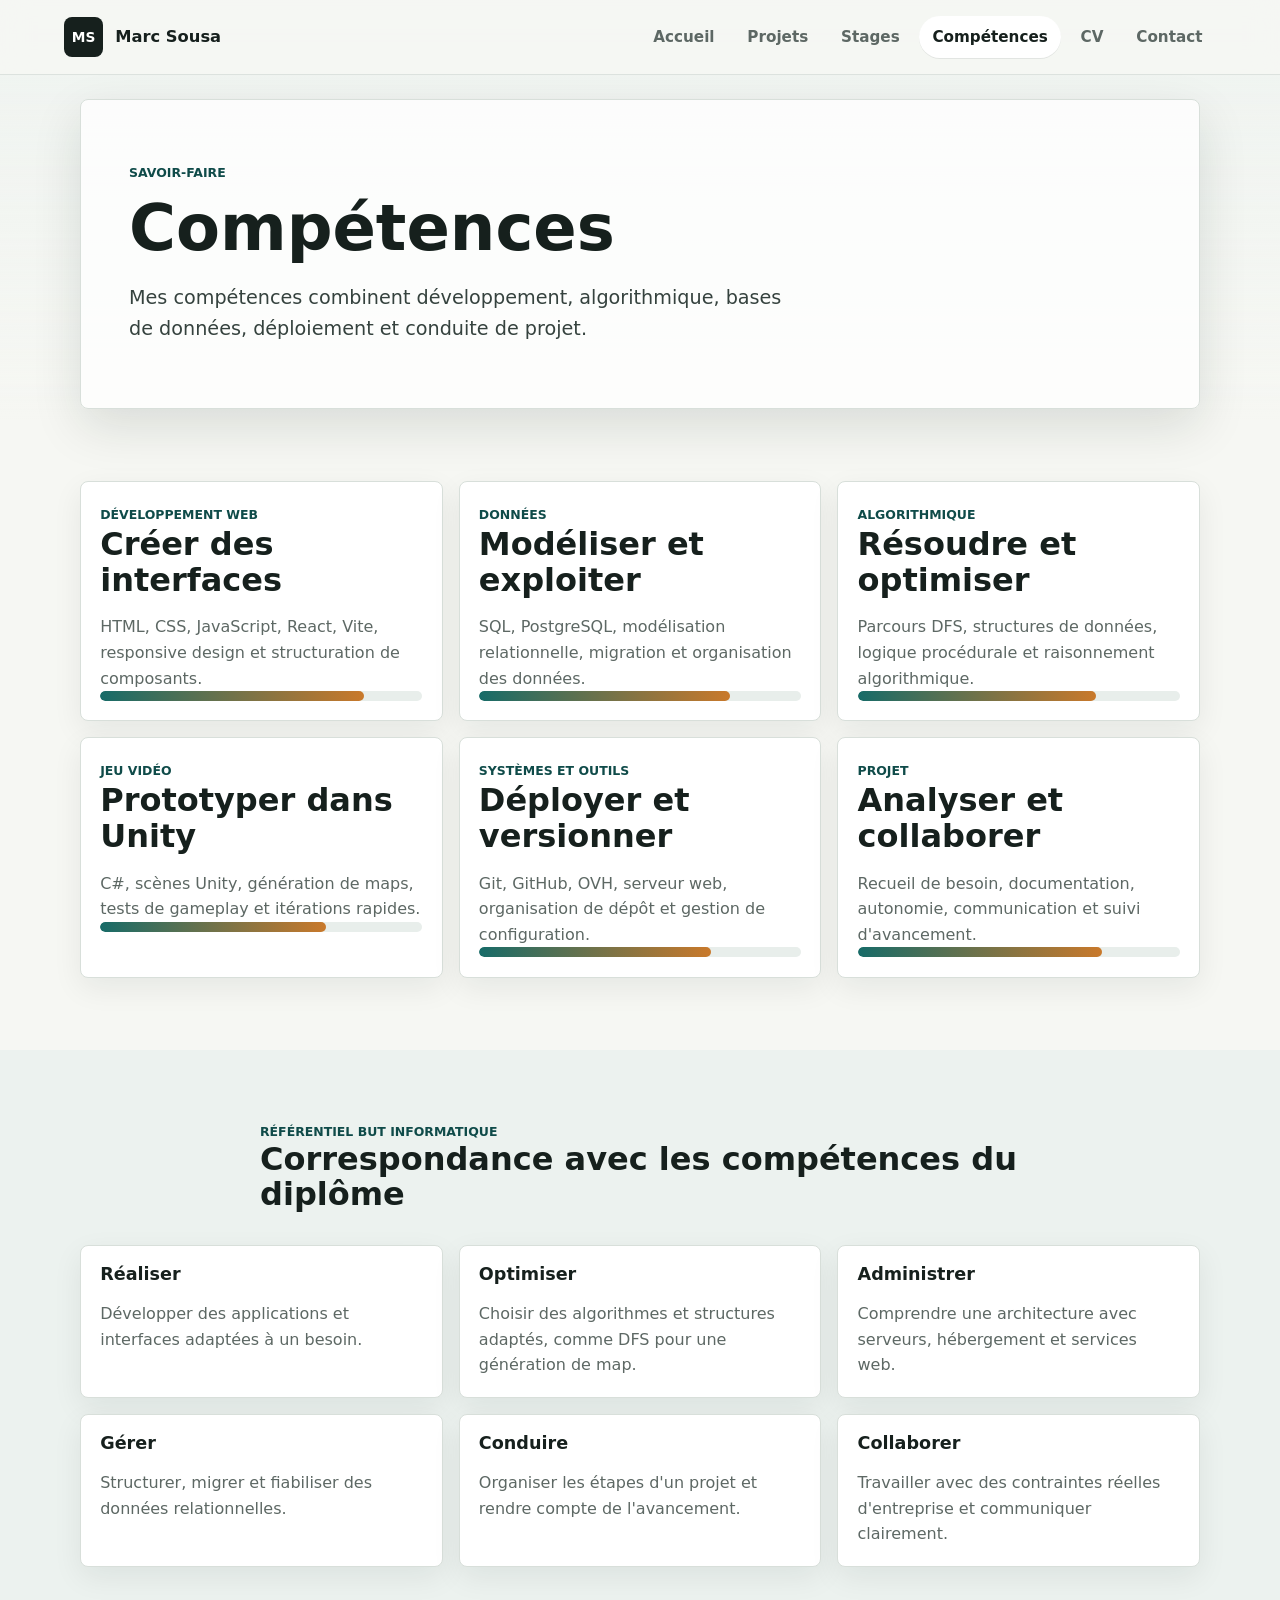
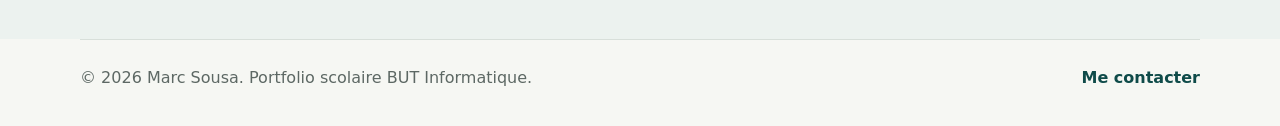
==== competences.html @ 7f6cb6d8 "Ajout du site portfolio" ====
<!doctype html>
<html lang="fr">
  <head>
    <meta charset="utf-8">
    <meta name="viewport" content="width=device-width, initial-scale=1">
    <title>Compétences | Marc Sousa</title>
    <meta name="description" content="Compétences de Marc Sousa en développement web, bases de données, Unity, algorithmique, Git et projet.">
    <link rel="stylesheet" href="assets/css/styles.css">
    <script src="assets/js/main.js" defer></script>
  </head>
  <body>
    <header class="site-header">
      <a class="brand" href="index.html" aria-label="Accueil du portfolio de Marc Sousa">
        <span class="brand-mark">MS</span>
        <span class="brand-text">Marc Sousa</span>
      </a>
      <button class="nav-toggle" type="button" aria-expanded="false" aria-controls="site-nav">
        <span class="sr-only">Menu</span>
        <span aria-hidden="true"></span>
        <span aria-hidden="true"></span>
        <span aria-hidden="true"></span>
      </button>
      <nav class="site-nav" id="site-nav" aria-label="Navigation principale">
        <a href="index.html" data-nav>Accueil</a>
        <a href="projets.html" data-nav>Projets</a>
        <a href="stages.html" data-nav>Stages</a>
        <a href="competences.html" data-nav>Compétences</a>
        <a href="cv.html" data-nav>CV</a>
        <a href="contact.html" data-nav>Contact</a>
      </nav>
    </header>

    <main>
      <section class="page-hero section-band">
        <div>
          <p class="eyebrow">Savoir-faire</p>
          <h1>Compétences</h1>
          <p class="lead">
            Mes compétences combinent développement, algorithmique, bases de données,
            déploiement et conduite de projet.
          </p>
        </div>
      </section>

      <section class="section">
        <div class="skill-grid">
          <article class="skill-card">
            <span class="card-kicker">Développement web</span>
            <h2>Créer des interfaces</h2>
            <p>HTML, CSS, JavaScript, React, Vite, responsive design et structuration de composants.</p>
            <div class="meter" aria-label="Niveau développement web"><span style="width: 82%"></span></div>
          </article>
          <article class="skill-card">
            <span class="card-kicker">Données</span>
            <h2>Modéliser et exploiter</h2>
            <p>SQL, PostgreSQL, modélisation relationnelle, migration et organisation des données.</p>
            <div class="meter" aria-label="Niveau bases de données"><span style="width: 78%"></span></div>
          </article>
          <article class="skill-card">
            <span class="card-kicker">Algorithmique</span>
            <h2>Résoudre et optimiser</h2>
            <p>Parcours DFS, structures de données, logique procédurale et raisonnement algorithmique.</p>
            <div class="meter" aria-label="Niveau algorithmique"><span style="width: 74%"></span></div>
          </article>
          <article class="skill-card">
            <span class="card-kicker">Jeu vidéo</span>
            <h2>Prototyper dans Unity</h2>
            <p>C#, scènes Unity, génération de maps, tests de gameplay et itérations rapides.</p>
            <div class="meter" aria-label="Niveau Unity"><span style="width: 70%"></span></div>
          </article>
          <article class="skill-card">
            <span class="card-kicker">Systèmes et outils</span>
            <h2>Déployer et versionner</h2>
            <p>Git, GitHub, OVH, serveur web, organisation de dépôt et gestion de configuration.</p>
            <div class="meter" aria-label="Niveau systèmes et outils"><span style="width: 72%"></span></div>
          </article>
          <article class="skill-card">
            <span class="card-kicker">Projet</span>
            <h2>Analyser et collaborer</h2>
            <p>Recueil de besoin, documentation, autonomie, communication et suivi d'avancement.</p>
            <div class="meter" aria-label="Niveau conduite de projet"><span style="width: 76%"></span></div>
          </article>
        </div>
      </section>

      <section class="section section-muted">
        <div class="section-heading">
          <p class="eyebrow">Référentiel BUT Informatique</p>
          <h2>Correspondance avec les compétences du diplôme</h2>
        </div>
        <div class="but-grid">
          <article>
            <h3>Réaliser</h3>
            <p>Développer des applications et interfaces adaptées à un besoin.</p>
          </article>
          <article>
            <h3>Optimiser</h3>
            <p>Choisir des algorithmes et structures adaptés, comme DFS pour une génération de map.</p>
          </article>
          <article>
            <h3>Administrer</h3>
            <p>Comprendre une architecture avec serveurs, hébergement et services web.</p>
          </article>
          <article>
            <h3>Gérer</h3>
            <p>Structurer, migrer et fiabiliser des données relationnelles.</p>
          </article>
          <article>
            <h3>Conduire</h3>
            <p>Organiser les étapes d'un projet et rendre compte de l'avancement.</p>
          </article>
          <article>
            <h3>Collaborer</h3>
            <p>Travailler avec des contraintes réelles d'entreprise et communiquer clairement.</p>
          </article>
        </div>
      </section>
    </main>

    <footer class="site-footer">
      <p>© 2026 Marc Sousa. Portfolio scolaire BUT Informatique.</p>
      <a href="contact.html">Me contacter</a>
    </footer>
  </body>
</html>
---- assets/css/styles.css ----
:root {
  --bg: #f6f7f3;
  --surface: #ffffff;
  --surface-alt: #ecf2ef;
  --ink: #16201d;
  --muted: #5d6864;
  --line: #d8dfda;
  --teal: #176b68;
  --teal-dark: #0f4b49;
  --amber: #c9792b;
  --blue: #2f5f9b;
  --shadow: 0 18px 50px rgba(19, 32, 28, 0.12);
  --radius: 8px;
  font-family: Inter, ui-sans-serif, system-ui, -apple-system, BlinkMacSystemFont, "Segoe UI", sans-serif;
  color: var(--ink);
  background: var(--bg);
}

* {
  box-sizing: border-box;
}

html {
  scroll-behavior: smooth;
}

body {
  margin: 0;
  background:
    linear-gradient(180deg, rgba(236, 242, 239, 0.72), rgba(246, 247, 243, 0) 420px),
    var(--bg);
  color: var(--ink);
  font-size: 16px;
  line-height: 1.6;
}

img {
  display: block;
  max-width: 100%;
}

a {
  color: inherit;
  text-decoration: none;
}

code {
  border: 1px solid var(--line);
  border-radius: 6px;
  background: #f8faf8;
  padding: 0.12rem 0.32rem;
  font-size: 0.9em;
}

.sr-only {
  position: absolute;
  width: 1px;
  height: 1px;
  padding: 0;
  margin: -1px;
  overflow: hidden;
  clip: rect(0, 0, 0, 0);
  white-space: nowrap;
  border: 0;
}

.site-header {
  position: sticky;
  top: 0;
  z-index: 20;
  display: flex;
  align-items: center;
  justify-content: space-between;
  gap: 1.5rem;
  padding: 1rem 5vw;
  border-bottom: 1px solid rgba(216, 223, 218, 0.86);
  background: rgba(246, 247, 243, 0.92);
  backdrop-filter: blur(14px);
}

.brand {
  display: inline-flex;
  align-items: center;
  gap: 0.75rem;
  font-weight: 800;
}

.brand-mark {
  display: grid;
  width: 2.45rem;
  height: 2.45rem;
  place-items: center;
  border-radius: var(--radius);
  background: var(--ink);
  color: #fff;
  font-size: 0.86rem;
}

.brand-text {
  font-size: 1.02rem;
}

.site-nav {
  display: flex;
  align-items: center;
  gap: 0.35rem;
}

.site-nav a {
  border-radius: 999px;
  padding: 0.55rem 0.85rem;
  color: var(--muted);
  font-size: 0.95rem;
  font-weight: 650;
}

.site-nav a:hover,
.site-nav a[aria-current="page"] {
  background: #ffffff;
  color: var(--ink);
  box-shadow: 0 1px 0 rgba(22, 32, 29, 0.08);
}

.nav-toggle {
  display: none;
  width: 2.6rem;
  height: 2.6rem;
  border: 1px solid var(--line);
  border-radius: var(--radius);
  background: var(--surface);
  color: var(--ink);
}

.nav-toggle span:not(.sr-only) {
  display: block;
  width: 1.1rem;
  height: 2px;
  margin: 0.22rem auto;
  background: currentColor;
}

.section,
.section-band {
  width: min(1120px, 90vw);
  margin: 0 auto;
}

.section {
  padding: 4.5rem 0;
}

.section-band {
  margin-top: 1.5rem;
  border: 1px solid var(--line);
  border-radius: var(--radius);
  background: rgba(255, 255, 255, 0.78);
  box-shadow: var(--shadow);
}

.hero {
  display: grid;
  grid-template-columns: minmax(0, 0.95fr) minmax(320px, 1.05fr);
  gap: 2.4rem;
  align-items: center;
  min-height: 620px;
  padding: 3rem;
}

.hero-copy {
  max-width: 620px;
}

.eyebrow,
.card-kicker {
  margin: 0 0 0.65rem;
  color: var(--teal-dark);
  font-size: 0.78rem;
  font-weight: 800;
  letter-spacing: 0;
  text-transform: uppercase;
}

h1,
h2,
h3,
h4,
p {
  overflow-wrap: anywhere;
}

h1,
h2,
h3,
h4 {
  margin: 0;
  line-height: 1.12;
}

h1 {
  max-width: 720px;
  font-size: 4rem;
}

h2 {
  font-size: 2rem;
}

h3 {
  font-size: 1.1rem;
}

h4 {
  font-size: 1rem;
}

p {
  color: var(--muted);
}

.lead {
  max-width: 660px;
  margin: 1.15rem 0 0;
  color: #35423e;
  font-size: 1.2rem;
}

.hero-actions {
  display: flex;
  flex-wrap: wrap;
  gap: 0.8rem;
  margin-top: 2rem;
}

.button {
  display: inline-flex;
  min-height: 2.85rem;
  align-items: center;
  justify-content: center;
  border: 1px solid transparent;
  border-radius: var(--radius);
  padding: 0.72rem 1rem;
  font-weight: 800;
  cursor: pointer;
}

.button-primary {
  background: var(--teal);
  color: #fff;
}

.button-primary:hover {
  background: var(--teal-dark);
}

.button-secondary {
  border-color: var(--line);
  background: var(--surface);
  color: var(--ink);
}

.button-secondary:hover {
  border-color: var(--teal);
  color: var(--teal-dark);
}

.hero-media {
  overflow: hidden;
  border-radius: var(--radius);
  border: 1px solid var(--line);
  background: var(--surface-alt);
}

.hero-media img {
  width: 100%;
  height: 470px;
  object-fit: cover;
}

.section-heading {
  max-width: 760px;
  margin-bottom: 2rem;
}

.section-heading p {
  margin-bottom: 0;
}

.highlight-grid,
.skill-grid,
.but-grid,
.contact-layout {
  display: grid;
  grid-template-columns: repeat(4, minmax(0, 1fr));
  gap: 1rem;
}

.highlight-card,
.skill-card,
.contact-card,
.but-grid article,
.timeline-content,
.pdf-panel,
.cv-sheet {
  border: 1px solid var(--line);
  border-radius: var(--radius);
  background: var(--surface);
  box-shadow: 0 10px 30px rgba(19, 32, 28, 0.07);
}

.highlight-card,
.skill-card,
.contact-card,
.but-grid article {
  padding: 1.2rem;
}

.highlight-card h3,
.skill-card h2,
.contact-card h2,
.but-grid h3 {
  margin-bottom: 0.7rem;
}

.highlight-card p,
.skill-card p,
.contact-card p,
.but-grid p {
  margin-bottom: 0;
}

.split-section {
  display: grid;
  grid-template-columns: 0.85fr 1.15fr;
  gap: 3rem;
  align-items: start;
}

.feature-list {
  display: grid;
  gap: 1rem;
}

.feature-item {
  border-left: 4px solid var(--amber);
  padding-left: 1rem;
}

.feature-item p {
  margin: 0.45rem 0 0;
}

.page-hero {
  min-height: 310px;
  display: flex;
  align-items: center;
  padding: 3rem;
}

.project-list {
  display: grid;
  gap: 1.3rem;
}

.project-card {
  display: grid;
  grid-template-columns: 300px minmax(0, 1fr);
  overflow: hidden;
  border: 1px solid var(--line);
  border-radius: var(--radius);
  background: var(--surface);
  box-shadow: 0 10px 30px rgba(19, 32, 28, 0.07);
}

.project-content {
  padding: 1.5rem;
}

.project-content p {
  margin: 0.9rem 0 1rem;
}

.project-visual {
  position: relative;
  min-height: 260px;
  overflow: hidden;
  border-right: 1px solid var(--line);
  background: #18221f;
}

.project-visual span {
  position: absolute;
  display: block;
  border-radius: 6px;
}

.visual-unity {
  background:
    linear-gradient(90deg, rgba(255, 255, 255, 0.08) 1px, transparent 1px),
    linear-gradient(0deg, rgba(255, 255, 255, 0.08) 1px, transparent 1px),
    #17201d;
  background-size: 38px 38px;
}

.visual-unity span {
  width: 48px;
  height: 48px;
  background: #4bb2a7;
  box-shadow: 0 0 0 4px rgba(75, 178, 167, 0.18);
}

.visual-unity span:nth-child(1) { left: 38px; top: 38px; }
.visual-unity span:nth-child(2) { left: 114px; top: 76px; background: var(--amber); }
.visual-unity span:nth-child(3) { left: 190px; top: 114px; background: var(--blue); }
.visual-unity span:nth-child(4) { left: 114px; top: 190px; }

.visual-web {
  background: linear-gradient(135deg, #f7faf9, #dbe8e4);
}

.visual-web span:nth-child(1) {
  inset: 36px 34px auto;
  height: 46px;
  background: #16201d;
}

.visual-web span:nth-child(2) {
  left: 34px;
  right: 34px;
  top: 104px;
  height: 86px;
  border: 1px solid #c9d4cf;
  background: #fff;
}

.visual-web span:nth-child(3) {
  left: 52px;
  right: 80px;
  bottom: 38px;
  height: 18px;
  background: var(--teal);
}

.visual-data {
  background: #f7f5ef;
}

.visual-data span {
  left: 54px;
  width: 190px;
  height: 36px;
  border: 1px solid #cfd8d3;
  background: #fff;
}

.visual-data span:nth-child(1) { top: 46px; }
.visual-data span:nth-child(2) { top: 98px; }
.visual-data span:nth-child(3) { top: 150px; }
.visual-data span:nth-child(4) {
  top: 202px;
  width: 96px;
  background: var(--amber);
}

.tag-list {
  display: flex;
  flex-wrap: wrap;
  gap: 0.55rem;
}

.tag-list span {
  border: 1px solid var(--line);
  border-radius: 999px;
  background: #f8faf8;
  padding: 0.34rem 0.62rem;
  color: #36433e;
  font-size: 0.88rem;
  font-weight: 700;
}

.project-facts {
  display: grid;
  grid-template-columns: repeat(2, minmax(0, 1fr));
  gap: 1rem;
  margin: 1.2rem 0 0;
}

.project-facts div {
  border-top: 1px solid var(--line);
  padding-top: 0.8rem;
}

.project-facts dt {
  color: var(--ink);
  font-weight: 800;
}

.project-facts dd {
  margin: 0.25rem 0 0;
  color: var(--muted);
}

.timeline {
  display: grid;
  gap: 1.4rem;
}

.timeline-item {
  display: grid;
  grid-template-columns: 170px minmax(0, 1fr);
  gap: 1rem;
}

.timeline-date {
  align-self: start;
  border: 1px solid var(--line);
  border-radius: var(--radius);
  background: var(--surface-alt);
  padding: 0.9rem;
  color: var(--teal-dark);
  font-weight: 800;
}

.timeline-content {
  padding: 1.5rem;
}

.two-column {
  display: grid;
  grid-template-columns: repeat(2, minmax(0, 1fr));
  gap: 1.2rem;
  margin-top: 1.3rem;
}

.check-list {
  display: grid;
  gap: 0.55rem;
  margin: 0.8rem 0 0;
  padding: 0;
  list-style: none;
}

.check-list li {
  position: relative;
  padding-left: 1.3rem;
  color: var(--muted);
}

.check-list li::before {
  position: absolute;
  left: 0;
  top: 0.1rem;
  color: var(--teal);
  content: "✓";
  font-weight: 900;
}

.skill-grid {
  grid-template-columns: repeat(3, minmax(0, 1fr));
}

.meter {
  height: 0.62rem;
  overflow: hidden;
  border-radius: 999px;
  background: #e8eeeb;
}

.meter span {
  display: block;
  height: 100%;
  border-radius: inherit;
  background: linear-gradient(90deg, var(--teal), var(--amber));
}

.section-muted {
  width: 100%;
  max-width: none;
  padding-right: 5vw;
  padding-left: 5vw;
  background: var(--surface-alt);
}

.section-muted > * {
  width: min(1120px, 90vw);
  margin-right: auto;
  margin-left: auto;
}

.but-grid {
  grid-template-columns: repeat(3, minmax(0, 1fr));
}

.pdf-panel {
  display: grid;
  grid-template-columns: 280px minmax(0, 1fr);
  gap: 1.2rem;
  padding: 1.3rem;
}

.pdf-frame {
  width: 100%;
  height: 420px;
  border: 1px solid var(--line);
  border-radius: var(--radius);
  background: #f8faf8;
}

.cv-sheet {
  max-width: 940px;
  padding: 2rem;
}

.cv-header {
  display: flex;
  justify-content: space-between;
  gap: 1.5rem;
  border-bottom: 2px solid var(--ink);
  padding-bottom: 1.2rem;
}

.cv-header h2 {
  font-size: 2.6rem;
}

.cv-header p,
.cv-contact p {
  margin: 0.35rem 0 0;
}

.cv-contact {
  text-align: right;
}

.cv-grid {
  display: grid;
  grid-template-columns: repeat(2, minmax(0, 1fr));
  gap: 1.4rem;
  padding-top: 1.5rem;
}

.cv-grid section {
  border-top: 1px solid var(--line);
  padding-top: 1rem;
}

.cv-entry + .cv-entry {
  margin-top: 1rem;
}

.cv-entry p {
  margin: 0.35rem 0 0;
}

.contact-layout {
  grid-template-columns: repeat(3, minmax(0, 1fr));
}

.site-footer {
  display: flex;
  justify-content: space-between;
  gap: 1rem;
  width: min(1120px, 90vw);
  margin: 0 auto;
  border-top: 1px solid var(--line);
  padding: 1.6rem 0 2.2rem;
}

.site-footer p {
  margin: 0;
}

.site-footer a {
  color: var(--teal-dark);
  font-weight: 800;
}

@media (max-width: 980px) {
  .hero,
  .project-card,
  .split-section,
  .pdf-panel {
    grid-template-columns: 1fr;
  }

  .hero {
    min-height: auto;
  }

  .hero-media img {
    height: 360px;
  }

  .project-visual {
    min-height: 220px;
    border-right: 0;
    border-bottom: 1px solid var(--line);
  }

  .highlight-grid,
  .skill-grid,
  .but-grid,
  .contact-layout {
    grid-template-columns: repeat(2, minmax(0, 1fr));
  }
}

@media (max-width: 760px) {
  .site-header {
    align-items: flex-start;
  }

  .brand {
    min-height: 2.6rem;
  }

  .nav-toggle {
    display: block;
  }

  .site-nav {
    position: absolute;
    left: 5vw;
    right: 5vw;
    top: calc(100% + 0.4rem);
    display: none;
    flex-direction: column;
    align-items: stretch;
    border: 1px solid var(--line);
    border-radius: var(--radius);
    background: var(--surface);
    padding: 0.45rem;
    box-shadow: var(--shadow);
  }

  .site-nav.is-open {
    display: flex;
  }

  .site-nav a {
    border-radius: 6px;
  }

  .hero,
  .page-hero {
    padding: 2rem;
  }

  h1 {
    font-size: 2.7rem;
  }

  h2 {
    font-size: 1.65rem;
  }

  .lead {
    font-size: 1.06rem;
  }

  .highlight-grid,
  .skill-grid,
  .but-grid,
  .contact-layout,
  .project-facts,
  .two-column,
  .cv-grid {
    grid-template-columns: 1fr;
  }

  .timeline-item {
    grid-template-columns: 1fr;
  }

  .cv-header {
    display: block;
  }

  .cv-contact {
    margin-top: 1rem;
    text-align: left;
  }

  .site-footer {
    display: block;
  }
}

@media print {
  body {
    background: #fff;
    font-size: 12px;
  }

  .no-print {
    display: none !important;
  }

  .section {
    width: 100%;
    padding: 0;
  }

  .cv-sheet {
    max-width: none;
    border: 0;
    box-shadow: none;
    padding: 0;
  }
}
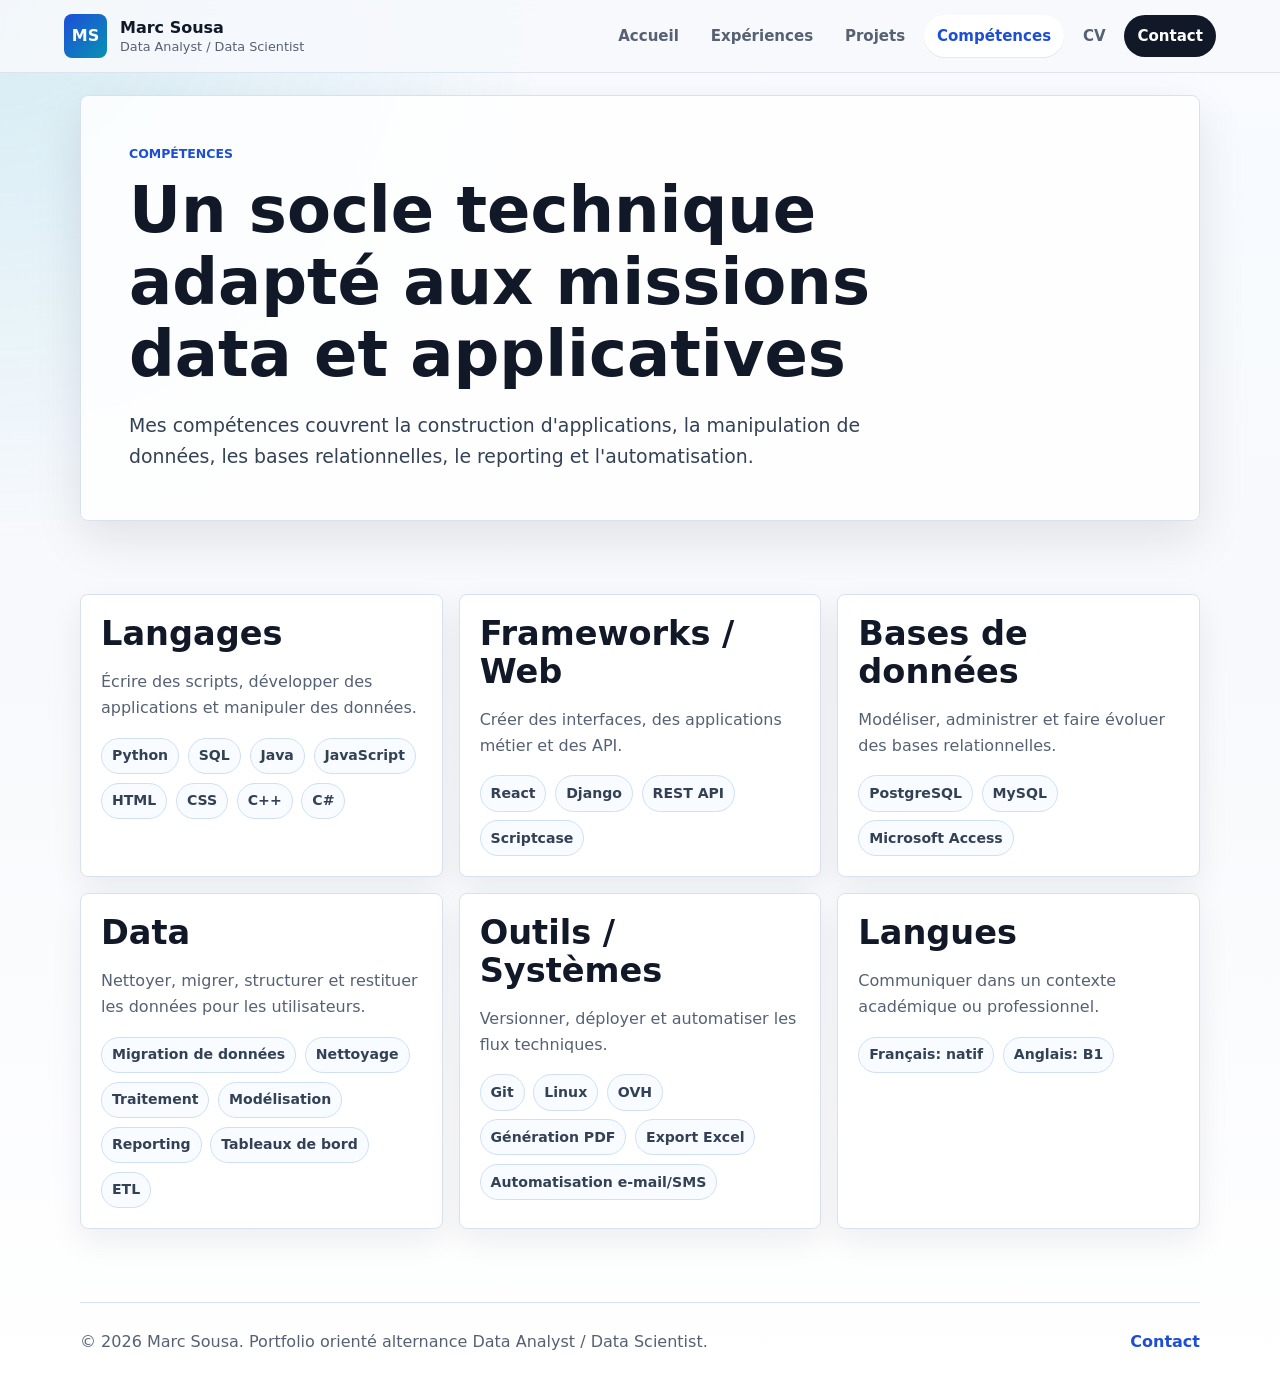
==== commit 3f2d48a8: "Refonte du portfolio orientee data" ====
--- a/competences.html
+++ b/competences.html
@@ -3,8 +3,9 @@
   <head>
     <meta charset="utf-8">
     <meta name="viewport" content="width=device-width, initial-scale=1">
-    <title>Compétences | Marc Sousa</title>
-    <meta name="description" content="Compétences de Marc Sousa en développement web, bases de données, Unity, algorithmique, Git et projet.">
+    <title>Compétences Data et Développement | Marc Sousa</title>
+    <meta name="description" content="Compétences techniques de Marc Sousa: Python, SQL, PostgreSQL, React, Django, migration de données, ETL, reporting et automatisation.">
+    <link rel="icon" href="assets/media/favicon.svg" type="image/svg+xml">
     <link rel="stylesheet" href="assets/css/styles.css">
     <script src="assets/js/main.js" defer></script>
   </head>
@@ -12,114 +13,70 @@
     <header class="site-header">
       <a class="brand" href="index.html" aria-label="Accueil du portfolio de Marc Sousa">
         <span class="brand-mark">MS</span>
-        <span class="brand-text">Marc Sousa</span>
+        <span><strong>Marc Sousa</strong><small>Data Analyst / Data Scientist</small></span>
       </a>
       <button class="nav-toggle" type="button" aria-expanded="false" aria-controls="site-nav">
-        <span class="sr-only">Menu</span>
-        <span aria-hidden="true"></span>
-        <span aria-hidden="true"></span>
-        <span aria-hidden="true"></span>
+        <span class="sr-only">Ouvrir le menu</span><span aria-hidden="true"></span><span aria-hidden="true"></span><span aria-hidden="true"></span>
       </button>
       <nav class="site-nav" id="site-nav" aria-label="Navigation principale">
         <a href="index.html" data-nav>Accueil</a>
+        <a href="experiences.html" data-nav>Expériences</a>
         <a href="projets.html" data-nav>Projets</a>
-        <a href="stages.html" data-nav>Stages</a>
         <a href="competences.html" data-nav>Compétences</a>
         <a href="cv.html" data-nav>CV</a>
-        <a href="contact.html" data-nav>Contact</a>
+        <a class="nav-cta" href="contact.html" data-nav>Contact</a>
       </nav>
     </header>
 
     <main>
-      <section class="page-hero section-band">
-        <div>
-          <p class="eyebrow">Savoir-faire</p>
-          <h1>Compétences</h1>
-          <p class="lead">
-            Mes compétences combinent développement, algorithmique, bases de données,
-            déploiement et conduite de projet.
-          </p>
-        </div>
+      <section class="page-hero section-shell" data-reveal>
+        <p class="eyebrow">Compétences</p>
+        <h1>Un socle technique adapté aux missions data et applicatives</h1>
+        <p class="lead">
+          Mes compétences couvrent la construction d'applications, la manipulation de
+          données, les bases relationnelles, le reporting et l'automatisation.
+        </p>
       </section>
 
-      <section class="section">
-        <div class="skill-grid">
-          <article class="skill-card">
-            <span class="card-kicker">Développement web</span>
-            <h2>Créer des interfaces</h2>
-            <p>HTML, CSS, JavaScript, React, Vite, responsive design et structuration de composants.</p>
-            <div class="meter" aria-label="Niveau développement web"><span style="width: 82%"></span></div>
-          </article>
-          <article class="skill-card">
-            <span class="card-kicker">Données</span>
-            <h2>Modéliser et exploiter</h2>
-            <p>SQL, PostgreSQL, modélisation relationnelle, migration et organisation des données.</p>
-            <div class="meter" aria-label="Niveau bases de données"><span style="width: 78%"></span></div>
-          </article>
-          <article class="skill-card">
-            <span class="card-kicker">Algorithmique</span>
-            <h2>Résoudre et optimiser</h2>
-            <p>Parcours DFS, structures de données, logique procédurale et raisonnement algorithmique.</p>
-            <div class="meter" aria-label="Niveau algorithmique"><span style="width: 74%"></span></div>
-          </article>
-          <article class="skill-card">
-            <span class="card-kicker">Jeu vidéo</span>
-            <h2>Prototyper dans Unity</h2>
-            <p>C#, scènes Unity, génération de maps, tests de gameplay et itérations rapides.</p>
-            <div class="meter" aria-label="Niveau Unity"><span style="width: 70%"></span></div>
-          </article>
-          <article class="skill-card">
-            <span class="card-kicker">Systèmes et outils</span>
-            <h2>Déployer et versionner</h2>
-            <p>Git, GitHub, OVH, serveur web, organisation de dépôt et gestion de configuration.</p>
-            <div class="meter" aria-label="Niveau systèmes et outils"><span style="width: 72%"></span></div>
-          </article>
-          <article class="skill-card">
-            <span class="card-kicker">Projet</span>
-            <h2>Analyser et collaborer</h2>
-            <p>Recueil de besoin, documentation, autonomie, communication et suivi d'avancement.</p>
-            <div class="meter" aria-label="Niveau conduite de projet"><span style="width: 76%"></span></div>
-          </article>
-        </div>
-      </section>
-
-      <section class="section section-muted">
-        <div class="section-heading">
-          <p class="eyebrow">Référentiel BUT Informatique</p>
-          <h2>Correspondance avec les compétences du diplôme</h2>
-        </div>
-        <div class="but-grid">
+      <section class="section" data-reveal>
+        <div class="skills-board skills-board-large">
           <article>
-            <h3>Réaliser</h3>
-            <p>Développer des applications et interfaces adaptées à un besoin.</p>
+            <h2>Langages</h2>
+            <p>Écrire des scripts, développer des applications et manipuler des données.</p>
+            <div class="tag-list"><span>Python</span><span>SQL</span><span>Java</span><span>JavaScript</span><span>HTML</span><span>CSS</span><span>C++</span><span>C#</span></div>
           </article>
           <article>
-            <h3>Optimiser</h3>
-            <p>Choisir des algorithmes et structures adaptés, comme DFS pour une génération de map.</p>
+            <h2>Frameworks / Web</h2>
+            <p>Créer des interfaces, des applications métier et des API.</p>
+            <div class="tag-list"><span>React</span><span>Django</span><span>REST API</span><span>Scriptcase</span></div>
           </article>
           <article>
-            <h3>Administrer</h3>
-            <p>Comprendre une architecture avec serveurs, hébergement et services web.</p>
+            <h2>Bases de données</h2>
+            <p>Modéliser, administrer et faire évoluer des bases relationnelles.</p>
+            <div class="tag-list"><span>PostgreSQL</span><span>MySQL</span><span>Microsoft Access</span></div>
           </article>
           <article>
-            <h3>Gérer</h3>
-            <p>Structurer, migrer et fiabiliser des données relationnelles.</p>
+            <h2>Data</h2>
+            <p>Nettoyer, migrer, structurer et restituer les données pour les utilisateurs.</p>
+            <div class="tag-list"><span>Migration de données</span><span>Nettoyage</span><span>Traitement</span><span>Modélisation</span><span>Reporting</span><span>Tableaux de bord</span><span>ETL</span></div>
           </article>
           <article>
-            <h3>Conduire</h3>
-            <p>Organiser les étapes d'un projet et rendre compte de l'avancement.</p>
+            <h2>Outils / Systèmes</h2>
+            <p>Versionner, déployer et automatiser les flux techniques.</p>
+            <div class="tag-list"><span>Git</span><span>Linux</span><span>OVH</span><span>Génération PDF</span><span>Export Excel</span><span>Automatisation e-mail/SMS</span></div>
           </article>
           <article>
-            <h3>Collaborer</h3>
-            <p>Travailler avec des contraintes réelles d'entreprise et communiquer clairement.</p>
+            <h2>Langues</h2>
+            <p>Communiquer dans un contexte académique ou professionnel.</p>
+            <div class="tag-list"><span>Français: natif</span><span>Anglais: B1</span></div>
           </article>
         </div>
       </section>
     </main>
 
     <footer class="site-footer">
-      <p>© 2026 Marc Sousa. Portfolio scolaire BUT Informatique.</p>
-      <a href="contact.html">Me contacter</a>
+      <p>© 2026 Marc Sousa. Portfolio orienté alternance Data Analyst / Data Scientist.</p>
+      <a href="contact.html">Contact</a>
     </footer>
   </body>
 </html>
--- a/assets/css/styles.css
+++ b/assets/css/styles.css
@@ -1,19 +1,19 @@
 :root {
-  --bg: #f6f7f3;
+  --bg: #f7f9fc;
   --surface: #ffffff;
-  --surface-alt: #ecf2ef;
-  --ink: #16201d;
-  --muted: #5d6864;
-  --line: #d8dfda;
-  --teal: #176b68;
-  --teal-dark: #0f4b49;
-  --amber: #c9792b;
-  --blue: #2f5f9b;
-  --shadow: 0 18px 50px rgba(19, 32, 28, 0.12);
+  --surface-soft: #eef6fb;
+  --ink: #111827;
+  --muted: #566173;
+  --line: #d8e2ee;
+  --blue: #1d4ed8;
+  --cyan: #0891b2;
+  --green: #047857;
+  --violet: #6d28d9;
+  --shadow: 0 18px 48px rgba(17, 24, 39, 0.1);
   --radius: 8px;
-  font-family: Inter, ui-sans-serif, system-ui, -apple-system, BlinkMacSystemFont, "Segoe UI", sans-serif;
   color: var(--ink);
   background: var(--bg);
+  font-family: Inter, ui-sans-serif, system-ui, -apple-system, BlinkMacSystemFont, "Segoe UI", sans-serif;
 }
 
 * {
@@ -27,11 +27,11 @@
 body {
   margin: 0;
   background:
-    linear-gradient(180deg, rgba(236, 242, 239, 0.72), rgba(246, 247, 243, 0) 420px),
-    var(--bg);
+    radial-gradient(circle at top left, rgba(8, 145, 178, 0.15), transparent 34rem),
+    linear-gradient(180deg, #f8fbff 0%, #f7f9fc 48%, #ffffff 100%);
   color: var(--ink);
   font-size: 16px;
-  line-height: 1.6;
+  line-height: 1.65;
 }
 
 img {
@@ -44,12 +44,8 @@
   text-decoration: none;
 }
 
-code {
-  border: 1px solid var(--line);
-  border-radius: 6px;
-  background: #f8faf8;
-  padding: 0.12rem 0.32rem;
-  font-size: 0.9em;
+strong {
+  color: var(--ink);
 }
 
 .sr-only {
@@ -72,32 +68,40 @@
   align-items: center;
   justify-content: space-between;
   gap: 1.5rem;
-  padding: 1rem 5vw;
-  border-bottom: 1px solid rgba(216, 223, 218, 0.86);
-  background: rgba(246, 247, 243, 0.92);
+  padding: 0.9rem 5vw;
+  border-bottom: 1px solid rgba(216, 226, 238, 0.9);
+  background: rgba(247, 249, 252, 0.9);
   backdrop-filter: blur(14px);
 }
 
 .brand {
   display: inline-flex;
   align-items: center;
-  gap: 0.75rem;
-  font-weight: 800;
+  gap: 0.8rem;
+  min-width: 210px;
 }
 
 .brand-mark {
   display: grid;
-  width: 2.45rem;
-  height: 2.45rem;
+  width: 2.7rem;
+  height: 2.7rem;
   place-items: center;
   border-radius: var(--radius);
-  background: var(--ink);
+  background: linear-gradient(135deg, var(--blue), var(--cyan));
   color: #fff;
-  font-size: 0.86rem;
-}
-
-.brand-text {
-  font-size: 1.02rem;
+  font-weight: 900;
+}
+
+.brand strong,
+.brand small {
+  display: block;
+  line-height: 1.2;
+}
+
+.brand small {
+  margin-top: 0.15rem;
+  color: var(--muted);
+  font-size: 0.8rem;
 }
 
 .site-nav {
@@ -108,23 +112,34 @@
 
 .site-nav a {
   border-radius: 999px;
-  padding: 0.55rem 0.85rem;
+  padding: 0.55rem 0.82rem;
   color: var(--muted);
-  font-size: 0.95rem;
-  font-weight: 650;
+  font-size: 0.94rem;
+  font-weight: 700;
 }
 
 .site-nav a:hover,
 .site-nav a[aria-current="page"] {
-  background: #ffffff;
-  color: var(--ink);
-  box-shadow: 0 1px 0 rgba(22, 32, 29, 0.08);
+  background: #fff;
+  color: var(--blue);
+  box-shadow: 0 1px 0 rgba(17, 24, 39, 0.08);
+}
+
+.site-nav .nav-cta {
+  background: var(--ink);
+  color: #fff;
+}
+
+.site-nav .nav-cta:hover,
+.site-nav .nav-cta[aria-current="page"] {
+  background: var(--blue);
+  color: #fff;
 }
 
 .nav-toggle {
   display: none;
-  width: 2.6rem;
-  height: 2.6rem;
+  width: 2.7rem;
+  height: 2.7rem;
   border: 1px solid var(--line);
   border-radius: var(--radius);
   background: var(--surface);
@@ -133,49 +148,49 @@
 
 .nav-toggle span:not(.sr-only) {
   display: block;
-  width: 1.1rem;
+  width: 1.15rem;
   height: 2px;
   margin: 0.22rem auto;
   background: currentColor;
 }
 
 .section,
-.section-band {
+.section-shell {
   width: min(1120px, 90vw);
-  margin: 0 auto;
+  margin-right: auto;
+  margin-left: auto;
 }
 
 .section {
-  padding: 4.5rem 0;
-}
-
-.section-band {
-  margin-top: 1.5rem;
+  padding: 4.6rem 0;
+}
+
+.section-shell {
   border: 1px solid var(--line);
   border-radius: var(--radius);
-  background: rgba(255, 255, 255, 0.78);
+  background: rgba(255, 255, 255, 0.86);
   box-shadow: var(--shadow);
 }
 
 .hero {
   display: grid;
-  grid-template-columns: minmax(0, 0.95fr) minmax(320px, 1.05fr);
+  grid-template-columns: minmax(0, 1fr) minmax(340px, 0.92fr);
   gap: 2.4rem;
   align-items: center;
-  min-height: 620px;
+  margin-top: 1.4rem;
   padding: 3rem;
 }
 
 .hero-copy {
-  max-width: 620px;
+  max-width: 680px;
 }
 
 .eyebrow,
 .card-kicker {
   margin: 0 0 0.65rem;
-  color: var(--teal-dark);
+  color: var(--blue);
   font-size: 0.78rem;
-  font-weight: 800;
+  font-weight: 900;
   letter-spacing: 0;
   text-transform: uppercase;
 }
@@ -197,16 +212,16 @@
 }
 
 h1 {
-  max-width: 720px;
+  max-width: 850px;
   font-size: 4rem;
 }
 
 h2 {
-  font-size: 2rem;
+  font-size: 2.1rem;
 }
 
 h3 {
-  font-size: 1.1rem;
+  font-size: 1.22rem;
 }
 
 h4 {
@@ -217,18 +232,30 @@
   color: var(--muted);
 }
 
+.hero-title {
+  margin: 0.7rem 0 0;
+  color: var(--cyan);
+  font-size: 1.18rem;
+  font-weight: 800;
+}
+
 .lead {
-  max-width: 660px;
-  margin: 1.15rem 0 0;
-  color: #35423e;
-  font-size: 1.2rem;
-}
-
-.hero-actions {
+  max-width: 760px;
+  margin: 1.2rem 0 0;
+  color: #334155;
+  font-size: 1.18rem;
+}
+
+.hero-actions,
+.section-action {
   display: flex;
   flex-wrap: wrap;
-  gap: 0.8rem;
-  margin-top: 2rem;
+  gap: 0.75rem;
+  margin-top: 1.6rem;
+}
+
+.section-action {
+  justify-content: center;
 }
 
 .button {
@@ -239,17 +266,17 @@
   border: 1px solid transparent;
   border-radius: var(--radius);
   padding: 0.72rem 1rem;
-  font-weight: 800;
+  font-weight: 850;
   cursor: pointer;
 }
 
 .button-primary {
-  background: var(--teal);
+  background: var(--blue);
   color: #fff;
 }
 
 .button-primary:hover {
-  background: var(--teal-dark);
+  background: #1e40af;
 }
 
 .button-secondary {
@@ -259,317 +286,48 @@
 }
 
 .button-secondary:hover {
-  border-color: var(--teal);
-  color: var(--teal-dark);
+  border-color: var(--cyan);
+  color: var(--blue);
+}
+
+.button-ghost {
+  background: #e8f4ff;
+  color: var(--blue);
+}
+
+.button-disabled {
+  margin-top: 0.9rem;
+  border-color: var(--line);
+  background: #eef2f7;
+  color: #64748b;
+  cursor: not-allowed;
 }
 
 .hero-media {
-  overflow: hidden;
-  border-radius: var(--radius);
-  border: 1px solid var(--line);
-  background: var(--surface-alt);
-}
-
-.hero-media img {
-  width: 100%;
-  height: 470px;
-  object-fit: cover;
-}
-
-.section-heading {
-  max-width: 760px;
-  margin-bottom: 2rem;
-}
-
-.section-heading p {
-  margin-bottom: 0;
-}
-
-.highlight-grid,
-.skill-grid,
-.but-grid,
-.contact-layout {
-  display: grid;
-  grid-template-columns: repeat(4, minmax(0, 1fr));
-  gap: 1rem;
-}
-
-.highlight-card,
-.skill-card,
-.contact-card,
-.but-grid article,
-.timeline-content,
-.pdf-panel,
-.cv-sheet {
-  border: 1px solid var(--line);
-  border-radius: var(--radius);
-  background: var(--surface);
-  box-shadow: 0 10px 30px rgba(19, 32, 28, 0.07);
-}
-
-.highlight-card,
-.skill-card,
-.contact-card,
-.but-grid article {
-  padding: 1.2rem;
-}
-
-.highlight-card h3,
-.skill-card h2,
-.contact-card h2,
-.but-grid h3 {
-  margin-bottom: 0.7rem;
-}
-
-.highlight-card p,
-.skill-card p,
-.contact-card p,
-.but-grid p {
-  margin-bottom: 0;
-}
-
-.split-section {
-  display: grid;
-  grid-template-columns: 0.85fr 1.15fr;
-  gap: 3rem;
-  align-items: start;
-}
-
-.feature-list {
-  display: grid;
-  gap: 1rem;
-}
-
-.feature-item {
-  border-left: 4px solid var(--amber);
-  padding-left: 1rem;
-}
-
-.feature-item p {
-  margin: 0.45rem 0 0;
-}
-
-.page-hero {
-  min-height: 310px;
-  display: flex;
-  align-items: center;
-  padding: 3rem;
-}
-
-.project-list {
-  display: grid;
-  gap: 1.3rem;
-}
-
-.project-card {
-  display: grid;
-  grid-template-columns: 300px minmax(0, 1fr);
   overflow: hidden;
   border: 1px solid var(--line);
   border-radius: var(--radius);
-  background: var(--surface);
-  box-shadow: 0 10px 30px rgba(19, 32, 28, 0.07);
-}
-
-.project-content {
-  padding: 1.5rem;
-}
-
-.project-content p {
-  margin: 0.9rem 0 1rem;
-}
-
-.project-visual {
-  position: relative;
-  min-height: 260px;
-  overflow: hidden;
-  border-right: 1px solid var(--line);
-  background: #18221f;
-}
-
-.project-visual span {
-  position: absolute;
-  display: block;
-  border-radius: 6px;
-}
-
-.visual-unity {
-  background:
-    linear-gradient(90deg, rgba(255, 255, 255, 0.08) 1px, transparent 1px),
-    linear-gradient(0deg, rgba(255, 255, 255, 0.08) 1px, transparent 1px),
-    #17201d;
-  background-size: 38px 38px;
-}
-
-.visual-unity span {
-  width: 48px;
-  height: 48px;
-  background: #4bb2a7;
-  box-shadow: 0 0 0 4px rgba(75, 178, 167, 0.18);
-}
-
-.visual-unity span:nth-child(1) { left: 38px; top: 38px; }
-.visual-unity span:nth-child(2) { left: 114px; top: 76px; background: var(--amber); }
-.visual-unity span:nth-child(3) { left: 190px; top: 114px; background: var(--blue); }
-.visual-unity span:nth-child(4) { left: 114px; top: 190px; }
-
-.visual-web {
-  background: linear-gradient(135deg, #f7faf9, #dbe8e4);
-}
-
-.visual-web span:nth-child(1) {
-  inset: 36px 34px auto;
-  height: 46px;
-  background: #16201d;
-}
-
-.visual-web span:nth-child(2) {
-  left: 34px;
-  right: 34px;
-  top: 104px;
-  height: 86px;
-  border: 1px solid #c9d4cf;
-  background: #fff;
-}
-
-.visual-web span:nth-child(3) {
-  left: 52px;
-  right: 80px;
-  bottom: 38px;
-  height: 18px;
-  background: var(--teal);
-}
-
-.visual-data {
-  background: #f7f5ef;
-}
-
-.visual-data span {
-  left: 54px;
-  width: 190px;
-  height: 36px;
-  border: 1px solid #cfd8d3;
-  background: #fff;
-}
-
-.visual-data span:nth-child(1) { top: 46px; }
-.visual-data span:nth-child(2) { top: 98px; }
-.visual-data span:nth-child(3) { top: 150px; }
-.visual-data span:nth-child(4) {
-  top: 202px;
-  width: 96px;
-  background: var(--amber);
-}
-
-.tag-list {
-  display: flex;
-  flex-wrap: wrap;
-  gap: 0.55rem;
-}
-
-.tag-list span {
-  border: 1px solid var(--line);
-  border-radius: 999px;
-  background: #f8faf8;
-  padding: 0.34rem 0.62rem;
-  color: #36433e;
-  font-size: 0.88rem;
-  font-weight: 700;
-}
-
-.project-facts {
-  display: grid;
-  grid-template-columns: repeat(2, minmax(0, 1fr));
-  gap: 1rem;
-  margin: 1.2rem 0 0;
-}
-
-.project-facts div {
-  border-top: 1px solid var(--line);
-  padding-top: 0.8rem;
-}
-
-.project-facts dt {
-  color: var(--ink);
-  font-weight: 800;
-}
-
-.project-facts dd {
-  margin: 0.25rem 0 0;
-  color: var(--muted);
-}
-
-.timeline {
-  display: grid;
-  gap: 1.4rem;
-}
-
-.timeline-item {
-  display: grid;
-  grid-template-columns: 170px minmax(0, 1fr);
-  gap: 1rem;
-}
-
-.timeline-date {
-  align-self: start;
-  border: 1px solid var(--line);
-  border-radius: var(--radius);
-  background: var(--surface-alt);
-  padding: 0.9rem;
-  color: var(--teal-dark);
-  font-weight: 800;
-}
-
-.timeline-content {
-  padding: 1.5rem;
-}
-
-.two-column {
-  display: grid;
-  grid-template-columns: repeat(2, minmax(0, 1fr));
-  gap: 1.2rem;
-  margin-top: 1.3rem;
-}
-
-.check-list {
-  display: grid;
-  gap: 0.55rem;
-  margin: 0.8rem 0 0;
-  padding: 0;
-  list-style: none;
-}
-
-.check-list li {
-  position: relative;
-  padding-left: 1.3rem;
-  color: var(--muted);
-}
-
-.check-list li::before {
-  position: absolute;
-  left: 0;
-  top: 0.1rem;
-  color: var(--teal);
-  content: "✓";
-  font-weight: 900;
-}
-
-.skill-grid {
-  grid-template-columns: repeat(3, minmax(0, 1fr));
-}
-
-.meter {
-  height: 0.62rem;
-  overflow: hidden;
-  border-radius: 999px;
-  background: #e8eeeb;
-}
-
-.meter span {
-  display: block;
-  height: 100%;
-  border-radius: inherit;
-  background: linear-gradient(90deg, var(--teal), var(--amber));
+  background: var(--surface-soft);
+}
+
+.hero-media img {
+  width: 100%;
+  height: 430px;
+  object-fit: cover;
+}
+
+.page-hero {
+  margin-top: 1.4rem;
+  padding: 3rem;
+}
+
+.section-heading {
+  max-width: 780px;
+  margin-bottom: 2rem;
+}
+
+.section-heading p {
+  margin-bottom: 0;
 }
 
 .section-muted {
@@ -577,7 +335,7 @@
   max-width: none;
   padding-right: 5vw;
   padding-left: 5vw;
-  background: var(--surface-alt);
+  background: linear-gradient(180deg, #eef6fb, #f8fbff);
 }
 
 .section-muted > * {
@@ -586,27 +344,271 @@
   margin-left: auto;
 }
 
-.but-grid {
+.value-grid,
+.experience-grid,
+.project-grid,
+.skills-board,
+.contact-grid {
+  display: grid;
+  gap: 1rem;
+}
+
+.value-grid,
+.project-grid,
+.contact-grid {
   grid-template-columns: repeat(3, minmax(0, 1fr));
 }
 
-.pdf-panel {
-  display: grid;
-  grid-template-columns: 280px minmax(0, 1fr);
-  gap: 1.2rem;
-  padding: 1.3rem;
-}
-
-.pdf-frame {
-  width: 100%;
-  height: 420px;
+.experience-grid,
+.formation-contact {
+  display: grid;
+  grid-template-columns: repeat(2, minmax(0, 1fr));
+  gap: 1rem;
+}
+
+.value-card,
+.experience-card,
+.project-card,
+.skills-board article,
+.formation-card,
+.contact-card,
+.timeline-content,
+.project-detail,
+.cv-sheet {
   border: 1px solid var(--line);
   border-radius: var(--radius);
-  background: #f8faf8;
+  background: var(--surface);
+  box-shadow: 0 12px 32px rgba(17, 24, 39, 0.07);
+}
+
+.value-card,
+.experience-card,
+.project-card,
+.skills-board article,
+.formation-card,
+.contact-card {
+  padding: 1.25rem;
+}
+
+.value-card span {
+  color: var(--cyan);
+  font-weight: 900;
+}
+
+.card-topline {
+  display: flex;
+  flex-wrap: wrap;
+  justify-content: space-between;
+  gap: 0.75rem;
+  margin-bottom: 0.85rem;
+}
+
+.status-pill {
+  display: inline-flex;
+  width: fit-content;
+  align-items: center;
+  border: 1px solid #bae6fd;
+  border-radius: 999px;
+  background: #ecfeff;
+  padding: 0.28rem 0.62rem;
+  color: #075985;
+  font-size: 0.82rem;
+  font-weight: 850;
+}
+
+.tag-list {
+  display: flex;
+  flex-wrap: wrap;
+  gap: 0.55rem;
+  margin-top: 1rem;
+}
+
+.tag-list span {
+  border: 1px solid #cfe0f4;
+  border-radius: 999px;
+  background: #f8fbff;
+  padding: 0.34rem 0.62rem;
+  color: #334155;
+  font-size: 0.88rem;
+  font-weight: 750;
+}
+
+.check-list {
+  display: grid;
+  gap: 0.55rem;
+  margin: 1rem 0 0;
+  padding: 0;
+  list-style: none;
+}
+
+.check-list li {
+  position: relative;
+  padding-left: 1.3rem;
+  color: var(--muted);
+}
+
+.check-list li::before {
+  position: absolute;
+  left: 0;
+  color: var(--green);
+  content: "✓";
+  font-weight: 900;
+}
+
+.skills-board {
+  grid-template-columns: repeat(3, minmax(0, 1fr));
+}
+
+.skills-board-large article {
+  min-height: 210px;
+}
+
+.timeline {
+  display: grid;
+  gap: 1.25rem;
+}
+
+.timeline-item {
+  display: grid;
+  grid-template-columns: 170px minmax(0, 1fr);
+  gap: 1rem;
+}
+
+.timeline-date {
+  align-self: start;
+  border: 1px solid var(--line);
+  border-radius: var(--radius);
+  background: #e8f4ff;
+  padding: 1rem;
+  color: var(--blue);
+  font-weight: 900;
+}
+
+.timeline-content {
+  padding: 1.45rem;
+}
+
+.two-column {
+  display: grid;
+  grid-template-columns: repeat(2, minmax(0, 1fr));
+  gap: 1.2rem;
+  margin-top: 1.25rem;
+}
+
+.project-list {
+  display: grid;
+  gap: 1.25rem;
+}
+
+.project-detail {
+  display: grid;
+  grid-template-columns: 280px minmax(0, 1fr);
+  gap: 1.4rem;
+  padding: 1.25rem;
+}
+
+.project-visual {
+  position: relative;
+  min-height: 250px;
+  overflow: hidden;
+  border: 1px solid var(--line);
+  border-radius: var(--radius);
+  background: #111827;
+}
+
+.project-visual span {
+  position: absolute;
+  display: block;
+  border-radius: 6px;
+}
+
+.visual-web {
+  background: linear-gradient(135deg, #eff6ff, #dff7fb);
+}
+
+.visual-web span:nth-child(1) {
+  inset: 34px 32px auto;
+  height: 42px;
+  background: #111827;
+}
+
+.visual-web span:nth-child(2) {
+  left: 32px;
+  right: 32px;
+  top: 96px;
+  height: 84px;
+  border: 1px solid #bfdbfe;
+  background: #fff;
+}
+
+.visual-web span:nth-child(3) {
+  left: 50px;
+  right: 78px;
+  bottom: 36px;
+  height: 18px;
+  background: var(--cyan);
+}
+
+.visual-data {
+  background: #f8fafc;
+}
+
+.visual-data span {
+  left: 46px;
+  width: 188px;
+  height: 34px;
+  border: 1px solid #cbd5e1;
+  background: #fff;
+}
+
+.visual-data span:nth-child(1) { top: 46px; }
+.visual-data span:nth-child(2) { top: 96px; background: #ecfeff; }
+.visual-data span:nth-child(3) { top: 146px; background: #eff6ff; }
+.visual-data span:nth-child(4) { top: 196px; width: 116px; background: #dbeafe; }
+
+.visual-prototype {
+  background:
+    linear-gradient(90deg, rgba(255,255,255,0.12) 1px, transparent 1px),
+    linear-gradient(0deg, rgba(255,255,255,0.12) 1px, transparent 1px),
+    #0f172a;
+  background-size: 34px 34px;
+}
+
+.visual-prototype span:nth-child(1) {
+  inset: 42px 48px 54px;
+  border: 2px solid #67e8f9;
+  transform: perspective(280px) rotateY(-12deg);
+}
+
+.visual-prototype span:nth-child(2) {
+  left: 82px;
+  top: 82px;
+  width: 88px;
+  height: 54px;
+  background: var(--blue);
+}
+
+.visual-prototype span:nth-child(3) {
+  left: 112px;
+  bottom: 54px;
+  width: 66px;
+  height: 66px;
+  background: var(--violet);
+}
+
+.contact-links {
+  display: grid;
+  gap: 0.55rem;
+  margin: 1rem 0;
+}
+
+.contact-links a {
+  color: var(--blue);
+  font-weight: 800;
 }
 
 .cv-sheet {
-  max-width: 940px;
+  max-width: 980px;
   padding: 2rem;
 }
 
@@ -619,22 +621,22 @@
 }
 
 .cv-header h2 {
-  font-size: 2.6rem;
-}
-
-.cv-header p,
-.cv-contact p {
-  margin: 0.35rem 0 0;
+  max-width: 640px;
+  font-size: 2.2rem;
 }
 
 .cv-contact {
   text-align: right;
 }
 
+.cv-contact p {
+  margin: 0.2rem 0;
+}
+
 .cv-grid {
   display: grid;
   grid-template-columns: repeat(2, minmax(0, 1fr));
-  gap: 1.4rem;
+  gap: 1.35rem;
   padding-top: 1.5rem;
 }
 
@@ -645,14 +647,6 @@
 
 .cv-entry + .cv-entry {
   margin-top: 1rem;
-}
-
-.cv-entry p {
-  margin: 0.35rem 0 0;
-}
-
-.contact-layout {
-  grid-template-columns: repeat(3, minmax(0, 1fr));
 }
 
 .site-footer {
@@ -670,36 +664,37 @@
 }
 
 .site-footer a {
-  color: var(--teal-dark);
-  font-weight: 800;
+  color: var(--blue);
+  font-weight: 850;
+}
+
+[data-reveal] {
+  transform: translateY(18px);
+  opacity: 0;
+  transition: opacity 0.55s ease, transform 0.55s ease;
+}
+
+[data-reveal].is-visible {
+  transform: translateY(0);
+  opacity: 1;
 }
 
 @media (max-width: 980px) {
   .hero,
-  .project-card,
-  .split-section,
-  .pdf-panel {
+  .experience-grid,
+  .formation-contact,
+  .project-detail {
     grid-template-columns: 1fr;
   }
 
-  .hero {
-    min-height: auto;
-  }
-
   .hero-media img {
-    height: 360px;
-  }
-
-  .project-visual {
-    min-height: 220px;
-    border-right: 0;
-    border-bottom: 1px solid var(--line);
-  }
-
-  .highlight-grid,
-  .skill-grid,
-  .but-grid,
-  .contact-layout {
+    height: 340px;
+  }
+
+  .value-grid,
+  .project-grid,
+  .skills-board,
+  .contact-grid {
     grid-template-columns: repeat(2, minmax(0, 1fr));
   }
 }
@@ -710,7 +705,7 @@
   }
 
   .brand {
-    min-height: 2.6rem;
+    min-width: 0;
   }
 
   .nav-toggle {
@@ -721,13 +716,13 @@
     position: absolute;
     left: 5vw;
     right: 5vw;
-    top: calc(100% + 0.4rem);
+    top: calc(100% + 0.45rem);
     display: none;
     flex-direction: column;
     align-items: stretch;
     border: 1px solid var(--line);
     border-radius: var(--radius);
-    background: var(--surface);
+    background: #fff;
     padding: 0.45rem;
     box-shadow: var(--shadow);
   }
@@ -742,7 +737,7 @@
 
   .hero,
   .page-hero {
-    padding: 2rem;
+    padding: 1.7rem;
   }
 
   h1 {
@@ -750,18 +745,17 @@
   }
 
   h2 {
-    font-size: 1.65rem;
+    font-size: 1.6rem;
   }
 
   .lead {
-    font-size: 1.06rem;
-  }
-
-  .highlight-grid,
-  .skill-grid,
-  .but-grid,
-  .contact-layout,
-  .project-facts,
+    font-size: 1.03rem;
+  }
+
+  .value-grid,
+  .project-grid,
+  .skills-board,
+  .contact-grid,
   .two-column,
   .cv-grid {
     grid-template-columns: 1fr;
@@ -791,7 +785,10 @@
     font-size: 12px;
   }
 
-  .no-print {
+  .no-print,
+  .site-header,
+  .site-footer,
+  .page-hero {
     display: none !important;
   }
 
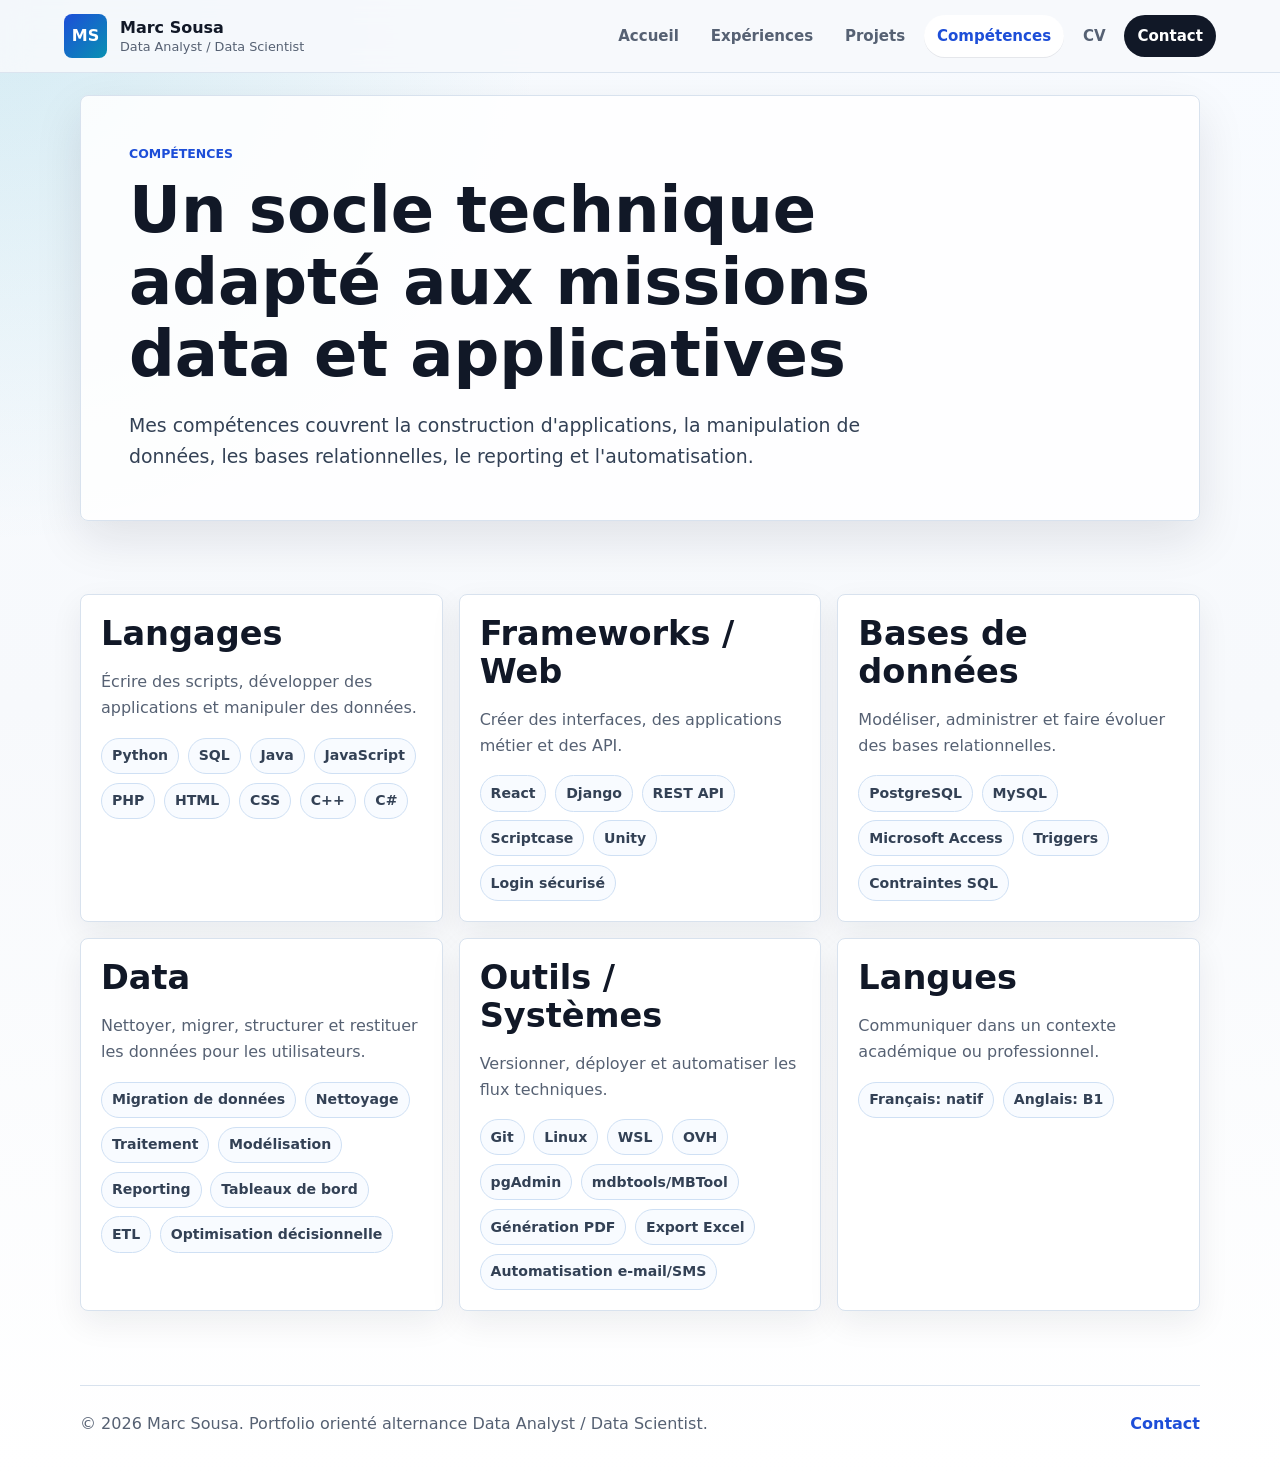
==== commit faecf7f0: "Ajout projets et details de stage" ====
--- a/competences.html
+++ b/competences.html
@@ -4,7 +4,7 @@
     <meta charset="utf-8">
     <meta name="viewport" content="width=device-width, initial-scale=1">
     <title>Compétences Data et Développement | Marc Sousa</title>
-    <meta name="description" content="Compétences techniques de Marc Sousa: Python, SQL, PostgreSQL, React, Django, migration de données, ETL, reporting et automatisation.">
+    <meta name="description" content="Compétences techniques de Marc Sousa: Python, SQL, PostgreSQL, MySQL, React, PHP, Unity, migration de données, ETL, reporting et automatisation.">
     <link rel="icon" href="assets/media/favicon.svg" type="image/svg+xml">
     <link rel="stylesheet" href="assets/css/styles.css">
     <script src="assets/js/main.js" defer></script>
@@ -43,27 +43,27 @@
           <article>
             <h2>Langages</h2>
             <p>Écrire des scripts, développer des applications et manipuler des données.</p>
-            <div class="tag-list"><span>Python</span><span>SQL</span><span>Java</span><span>JavaScript</span><span>HTML</span><span>CSS</span><span>C++</span><span>C#</span></div>
+            <div class="tag-list"><span>Python</span><span>SQL</span><span>Java</span><span>JavaScript</span><span>PHP</span><span>HTML</span><span>CSS</span><span>C++</span><span>C#</span></div>
           </article>
           <article>
             <h2>Frameworks / Web</h2>
             <p>Créer des interfaces, des applications métier et des API.</p>
-            <div class="tag-list"><span>React</span><span>Django</span><span>REST API</span><span>Scriptcase</span></div>
+            <div class="tag-list"><span>React</span><span>Django</span><span>REST API</span><span>Scriptcase</span><span>Unity</span><span>Login sécurisé</span></div>
           </article>
           <article>
             <h2>Bases de données</h2>
             <p>Modéliser, administrer et faire évoluer des bases relationnelles.</p>
-            <div class="tag-list"><span>PostgreSQL</span><span>MySQL</span><span>Microsoft Access</span></div>
+            <div class="tag-list"><span>PostgreSQL</span><span>MySQL</span><span>Microsoft Access</span><span>Triggers</span><span>Contraintes SQL</span></div>
           </article>
           <article>
             <h2>Data</h2>
             <p>Nettoyer, migrer, structurer et restituer les données pour les utilisateurs.</p>
-            <div class="tag-list"><span>Migration de données</span><span>Nettoyage</span><span>Traitement</span><span>Modélisation</span><span>Reporting</span><span>Tableaux de bord</span><span>ETL</span></div>
+            <div class="tag-list"><span>Migration de données</span><span>Nettoyage</span><span>Traitement</span><span>Modélisation</span><span>Reporting</span><span>Tableaux de bord</span><span>ETL</span><span>Optimisation décisionnelle</span></div>
           </article>
           <article>
             <h2>Outils / Systèmes</h2>
             <p>Versionner, déployer et automatiser les flux techniques.</p>
-            <div class="tag-list"><span>Git</span><span>Linux</span><span>OVH</span><span>Génération PDF</span><span>Export Excel</span><span>Automatisation e-mail/SMS</span></div>
+            <div class="tag-list"><span>Git</span><span>Linux</span><span>WSL</span><span>OVH</span><span>pgAdmin</span><span>mdbtools/MBTool</span><span>Génération PDF</span><span>Export Excel</span><span>Automatisation e-mail/SMS</span></div>
           </article>
           <article>
             <h2>Langues</h2>
--- a/assets/css/styles.css
+++ b/assets/css/styles.css
@@ -303,6 +303,10 @@
   cursor: not-allowed;
 }
 
+.timeline-content .button {
+  margin-top: 1rem;
+}
+
 .hero-media {
   overflow: hidden;
   border: 1px solid var(--line);
@@ -596,6 +600,63 @@
   background: var(--violet);
 }
 
+.visual-budget {
+  background: linear-gradient(135deg, #f0fdf4, #eff6ff);
+}
+
+.visual-budget span:nth-child(1) {
+  left: 34px;
+  top: 40px;
+  width: 210px;
+  height: 34px;
+  background: #0f172a;
+}
+
+.visual-budget span:nth-child(2) {
+  left: 34px;
+  top: 98px;
+  width: 78px;
+  height: 78px;
+  background: #22c55e;
+}
+
+.visual-budget span:nth-child(3) {
+  left: 130px;
+  top: 98px;
+  width: 112px;
+  height: 78px;
+  border: 1px solid #bfdbfe;
+  background: #fff;
+}
+
+.visual-budget span:nth-child(4) {
+  left: 34px;
+  bottom: 36px;
+  width: 168px;
+  height: 18px;
+  background: var(--blue);
+}
+
+.visual-unity {
+  background:
+    linear-gradient(90deg, rgba(255,255,255,0.1) 1px, transparent 1px),
+    linear-gradient(0deg, rgba(255,255,255,0.1) 1px, transparent 1px),
+    #111827;
+  background-size: 34px 34px;
+}
+
+.visual-unity span {
+  width: 42px;
+  height: 42px;
+  background: #38bdf8;
+  box-shadow: 0 0 0 4px rgba(56, 189, 248, 0.16);
+}
+
+.visual-unity span:nth-child(1) { left: 42px; top: 42px; }
+.visual-unity span:nth-child(2) { left: 118px; top: 84px; background: #a78bfa; }
+.visual-unity span:nth-child(3) { left: 194px; top: 126px; background: #22c55e; }
+.visual-unity span:nth-child(4) { left: 118px; top: 194px; background: #f59e0b; }
+
 .contact-links {
   display: grid;
   gap: 0.55rem;
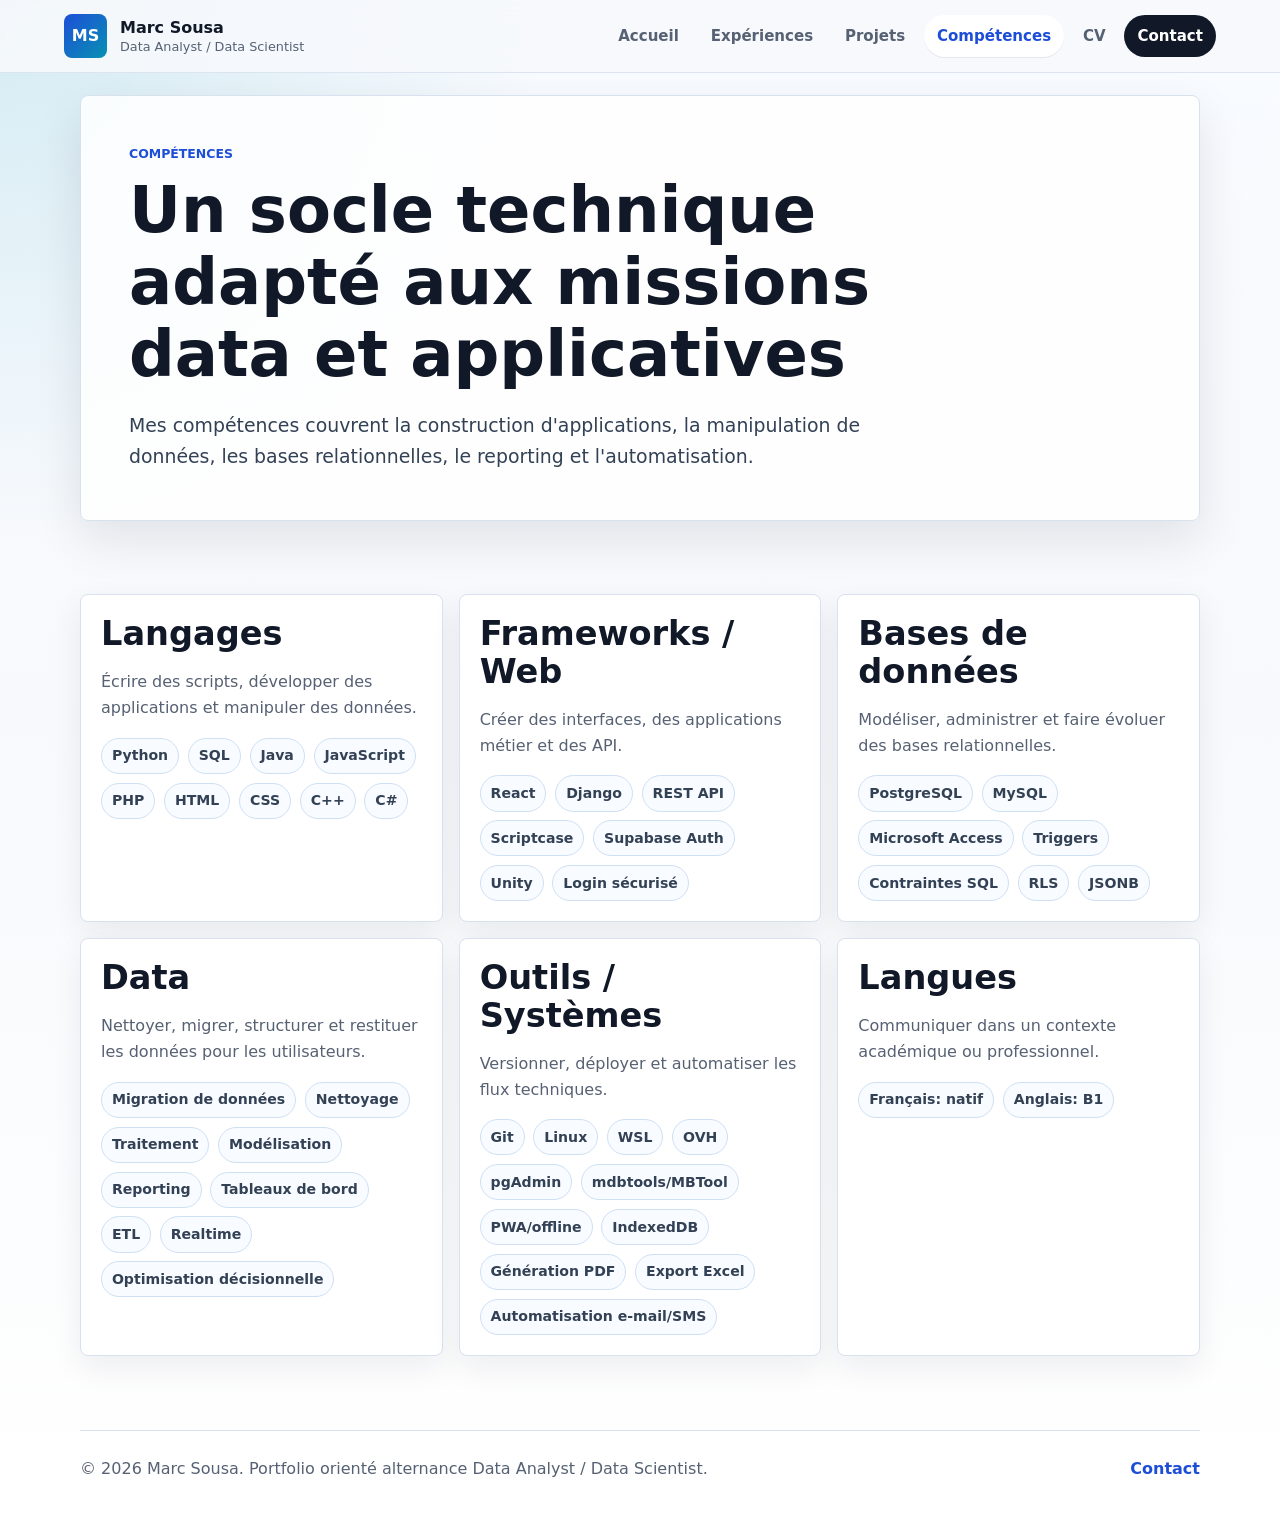
==== commit b265fc62: "Ajout visuels et details projets" ====
--- a/competences.html
+++ b/competences.html
@@ -4,7 +4,7 @@
     <meta charset="utf-8">
     <meta name="viewport" content="width=device-width, initial-scale=1">
     <title>Compétences Data et Développement | Marc Sousa</title>
-    <meta name="description" content="Compétences techniques de Marc Sousa: Python, SQL, PostgreSQL, MySQL, React, PHP, Unity, migration de données, ETL, reporting et automatisation.">
+    <meta name="description" content="Compétences techniques de Marc Sousa: Python, SQL, PostgreSQL, MySQL, React, PHP, Unity, Supabase, RLS, migration de données, ETL, reporting et automatisation.">
     <link rel="icon" href="assets/media/favicon.svg" type="image/svg+xml">
     <link rel="stylesheet" href="assets/css/styles.css">
     <script src="assets/js/main.js" defer></script>
@@ -48,22 +48,22 @@
           <article>
             <h2>Frameworks / Web</h2>
             <p>Créer des interfaces, des applications métier et des API.</p>
-            <div class="tag-list"><span>React</span><span>Django</span><span>REST API</span><span>Scriptcase</span><span>Unity</span><span>Login sécurisé</span></div>
+            <div class="tag-list"><span>React</span><span>Django</span><span>REST API</span><span>Scriptcase</span><span>Supabase Auth</span><span>Unity</span><span>Login sécurisé</span></div>
           </article>
           <article>
             <h2>Bases de données</h2>
             <p>Modéliser, administrer et faire évoluer des bases relationnelles.</p>
-            <div class="tag-list"><span>PostgreSQL</span><span>MySQL</span><span>Microsoft Access</span><span>Triggers</span><span>Contraintes SQL</span></div>
+            <div class="tag-list"><span>PostgreSQL</span><span>MySQL</span><span>Microsoft Access</span><span>Triggers</span><span>Contraintes SQL</span><span>RLS</span><span>JSONB</span></div>
           </article>
           <article>
             <h2>Data</h2>
             <p>Nettoyer, migrer, structurer et restituer les données pour les utilisateurs.</p>
-            <div class="tag-list"><span>Migration de données</span><span>Nettoyage</span><span>Traitement</span><span>Modélisation</span><span>Reporting</span><span>Tableaux de bord</span><span>ETL</span><span>Optimisation décisionnelle</span></div>
+            <div class="tag-list"><span>Migration de données</span><span>Nettoyage</span><span>Traitement</span><span>Modélisation</span><span>Reporting</span><span>Tableaux de bord</span><span>ETL</span><span>Realtime</span><span>Optimisation décisionnelle</span></div>
           </article>
           <article>
             <h2>Outils / Systèmes</h2>
             <p>Versionner, déployer et automatiser les flux techniques.</p>
-            <div class="tag-list"><span>Git</span><span>Linux</span><span>WSL</span><span>OVH</span><span>pgAdmin</span><span>mdbtools/MBTool</span><span>Génération PDF</span><span>Export Excel</span><span>Automatisation e-mail/SMS</span></div>
+            <div class="tag-list"><span>Git</span><span>Linux</span><span>WSL</span><span>OVH</span><span>pgAdmin</span><span>mdbtools/MBTool</span><span>PWA/offline</span><span>IndexedDB</span><span>Génération PDF</span><span>Export Excel</span><span>Automatisation e-mail/SMS</span></div>
           </article>
           <article>
             <h2>Langues</h2>
--- a/assets/css/styles.css
+++ b/assets/css/styles.css
@@ -295,14 +295,6 @@
   color: var(--blue);
 }
 
-.button-disabled {
-  margin-top: 0.9rem;
-  border-color: var(--line);
-  background: #eef2f7;
-  color: #64748b;
-  cursor: not-allowed;
-}
-
 .timeline-content .button {
   margin-top: 1rem;
 }
@@ -511,6 +503,35 @@
   padding: 1.25rem;
 }
 
+.project-image {
+  display: grid;
+  min-height: 250px;
+  overflow: hidden;
+  align-items: center;
+  justify-items: center;
+  margin: 0;
+  border: 1px solid var(--line);
+  border-radius: var(--radius);
+  background: linear-gradient(135deg, #f8fbff, #eef6fb);
+}
+
+.project-image img {
+  width: 100%;
+  height: 100%;
+  object-fit: cover;
+}
+
+.project-image.logo-panel {
+  padding: 1.4rem;
+}
+
+.project-image.logo-panel img {
+  width: min(100%, 230px);
+  height: auto;
+  object-fit: contain;
+  filter: drop-shadow(0 10px 18px rgba(17, 24, 39, 0.08));
+}
+
 .project-visual {
   position: relative;
   min-height: 250px;
